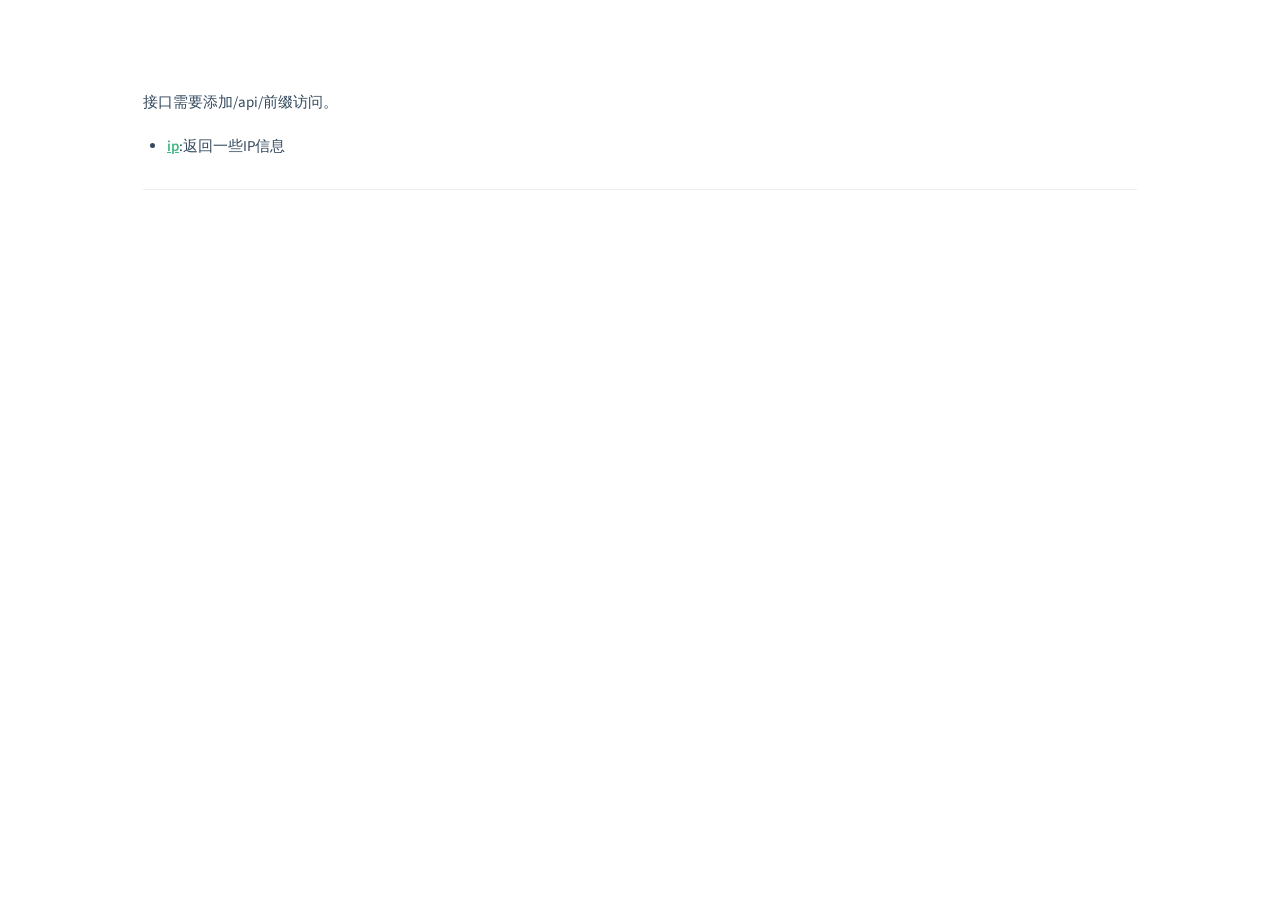
==== @/static/index.html @ 0c14fd12 "初步添加" ====
<!DOCTYPE html>
<html lang="zh_CN">
<head>
  <meta charset="UTF-8">
  <title>syscall</title>
  <meta http-equiv="X-UA-Compatible" content="IE=edge,chrome=1" />
  <meta name="description" content="Description">
  <meta name="viewport" content="width=device-width, initial-scale=1.0, minimum-scale=1.0">
  <link rel="stylesheet" href="theme/vue.css">                                                                 
</head>                                                                                                                                                                    
<body>                                                                                                                                                                     
  <div id="app"></div>                                                                                                                                                     
  <script>
    window.$docsify = {
      name: '',
      repo: '',
      autoHeader: false,
      loadSidebar: false,
      hideSidebar: true,
      beian: {
               ICP: "",
               NISMSP: {
                                number:"",
                                url: "",
                       }
             }
    }
  </script>
  <script src="docsify.js"></script>
  <script src="docsify-beian.js"></script>
</body>
</html>
---- @/static/theme/vue.css ----
@import url("https://fonts.googleapis.com/css?family=Roboto+Mono|Source+Sans+Pro:300,400,600");*{-webkit-font-smoothing:antialiased;-webkit-overflow-scrolling:touch;-webkit-tap-highlight-color:rgba(0,0,0,0);-webkit-text-size-adjust:none;-webkit-touch-callout:none;box-sizing:border-box}body:not(.ready){overflow:hidden}body:not(.ready) .app-nav,body:not(.ready)>nav,body:not(.ready) [data-cloak]{display:none}div#app{font-size:30px;font-weight:lighter;margin:40vh auto;text-align:center}div#app:empty:before{content:"Loading..."}img.emoji{height:1.2em}img.emoji,span.emoji{vertical-align:middle}span.emoji{font-family:Apple Color Emoji,Segoe UI Emoji,Segoe UI Symbol,Noto Color Emoji;font-size:1.2em}.progress{background-color:#42b983;background-color:var(--theme-color,#42b983);height:2px;left:0;position:fixed;right:0;top:0;transition:width .2s,opacity .4s;width:0;z-index:999999}.search .search-keyword,.search a:hover{color:#42b983;color:var(--theme-color,#42b983)}.search .search-keyword{font-style:normal;font-weight:700}body,html{height:100%}body{-moz-osx-font-smoothing:grayscale;-webkit-font-smoothing:antialiased;color:#34495e;font-family:Source Sans Pro,Helvetica Neue,Arial,sans-serif;font-size:15px;letter-spacing:0;margin:0;overflow-x:hidden}img{max-width:100%}a[disabled]{cursor:not-allowed;opacity:.6}kbd{border:1px solid #ccc;border-radius:3px;display:inline-block;font-size:12px!important;line-height:12px;margin-bottom:3px;padding:3px 5px;vertical-align:middle}li input[type=checkbox]{margin:0 .2em .25em 0;vertical-align:middle}.app-nav{margin:25px 60px 0 0;position:absolute;right:0;text-align:right;z-index:10}.app-nav.no-badge{margin-right:25px}.app-nav p{margin:0}.app-nav>a{margin:0 1rem;padding:5px 0}.app-nav li,.app-nav ul{display:inline-block;list-style:none;margin:0}.app-nav a{color:inherit;font-size:16px;text-decoration:none;transition:color .3s}.app-nav a.active,.app-nav a:hover{color:#42b983;color:var(--theme-color,#42b983)}.app-nav a.active{border-bottom:2px solid #42b983;border-bottom:2px solid var(--theme-color,#42b983)}.app-nav li{display:inline-block;margin:0 1rem;padding:5px 0;position:relative;cursor:pointer}.app-nav li ul{background-color:#fff;border:1px solid;border-color:#ddd #ddd #ccc;border-radius:4px;box-sizing:border-box;display:none;max-height:calc(100vh - 61px);overflow-y:auto;padding:10px 0;position:absolute;right:-15px;text-align:left;top:100%;white-space:nowrap}.app-nav li ul li{display:block;font-size:14px;line-height:1rem;margin:8px 14px;white-space:nowrap}.app-nav li ul a{display:block;font-size:inherit;margin:0;padding:0}.app-nav li ul a.active{border-bottom:0}.app-nav li:hover ul{display:block}.github-corner{border-bottom:0;position:fixed;right:0;text-decoration:none;top:0;z-index:1}.github-corner:hover .octo-arm{animation:octocat-wave .56s ease-in-out}.github-corner svg{color:#fff;fill:#42b983;fill:var(--theme-color,#42b983);height:80px;width:80px}main{display:block;position:relative;width:100vw;height:100%;z-index:0}main.hidden{display:none}.anchor{display:inline-block;text-decoration:none;transition:all .3s}.anchor span{color:#34495e}.anchor:hover{text-decoration:underline}.sidebar{border-right:1px solid rgba(0,0,0,.07);overflow-y:auto;padding:40px 0 0;position:absolute;top:0;bottom:0;left:0;transition:transform .25s ease-out;width:300px;z-index:20}.sidebar>h1{margin:0 auto 1rem;font-size:1.5rem;font-weight:300;text-align:center}.sidebar>h1 a{color:inherit;text-decoration:none}.sidebar>h1 .app-nav{display:block;position:static}.sidebar .sidebar-nav{line-height:2em;padding-bottom:40px}.sidebar li.collapse .app-sub-sidebar{display:none}.sidebar ul{margin:0 0 0 15px;padding:0}.sidebar li>p{font-weight:700;margin:0}.sidebar ul,.sidebar ul li{list-style:none}.sidebar ul li a{border-bottom:none;display:block}.sidebar ul li ul{padding-left:20px}.sidebar::-webkit-scrollbar{width:4px}.sidebar::-webkit-scrollbar-thumb{background:transparent;border-radius:4px}.sidebar:hover::-webkit-scrollbar-thumb{background:hsla(0,0%,53.3%,.4)}.sidebar:hover::-webkit-scrollbar-track{background:hsla(0,0%,53.3%,.1)}.sidebar-toggle{background-color:transparent;background-color:hsla(0,0%,100%,.8);border:0;outline:none;padding:10px;position:absolute;bottom:0;left:0;text-align:center;transition:opacity .3s;width:284px;z-index:30;cursor:pointer}.sidebar-toggle:hover .sidebar-toggle-button{opacity:.4}.sidebar-toggle span{background-color:#42b983;background-color:var(--theme-color,#42b983);display:block;margin-bottom:4px;width:16px;height:2px}body.sticky .sidebar,body.sticky .sidebar-toggle{position:fixed}.content{padding-top:60px;position:absolute;top:0;right:0;bottom:0;left:300px;transition:left .25s ease}.markdown-section{margin:0 auto;max-width:80%;padding:30px 15px 40px;position:relative}.markdown-section>*{box-sizing:border-box;font-size:inherit}.markdown-section>:first-child{margin-top:0!important}.markdown-section hr{border:none;border-bottom:1px solid #eee;margin:2em 0}.markdown-section iframe{border:1px solid #eee;width:1px;min-width:100%}.markdown-section table{border-collapse:collapse;border-spacing:0;display:block;margin-bottom:1rem;overflow:auto;width:100%}.markdown-section th{font-weight:700}.markdown-section td,.markdown-section th{border:1px solid #ddd;padding:6px 13px}.markdown-section tr{border-top:1px solid #ccc}.markdown-section p.tip,.markdown-section tr:nth-child(2n){background-color:#f8f8f8}.markdown-section p.tip{border-bottom-right-radius:2px;border-left:4px solid #f66;border-top-right-radius:2px;margin:2em 0;padding:12px 24px 12px 30px;position:relative}.markdown-section p.tip:before{background-color:#f66;border-radius:100%;color:#fff;content:"!";font-family:Dosis,Source Sans Pro,Helvetica Neue,Arial,sans-serif;font-size:14px;font-weight:700;left:-12px;line-height:20px;position:absolute;height:20px;width:20px;text-align:center;top:14px}.markdown-section p.tip code{background-color:#efefef}.markdown-section p.tip em{color:#34495e}.markdown-section p.warn{background:rgba(66,185,131,.1);border-radius:2px;padding:1rem}.markdown-section ul.task-list>li{list-style-type:none}body.close .sidebar{transform:translateX(-300px)}body.close .sidebar-toggle{width:auto}body.close .content{left:0}@media print{.app-nav,.github-corner,.sidebar,.sidebar-toggle{display:none}}@media screen and (max-width:768px){.github-corner,.sidebar,.sidebar-toggle{position:fixed}.app-nav{margin-top:16px}.app-nav li ul{top:30px}main{height:auto;min-height:100vh;overflow-x:hidden}.sidebar{left:-300px;transition:transform .25s ease-out}.content{left:0;max-width:100vw;position:static;padding-top:20px;transition:transform .25s ease}.app-nav,.github-corner{transition:transform .25s ease-out}.sidebar-toggle{background-color:transparent;width:auto;padding:30px 30px 10px 10px}body.close .sidebar{transform:translateX(300px)}body.close .sidebar-toggle{background-color:hsla(0,0%,100%,.8);transition:background-color 1s;width:284px;padding:10px}body.close .content{transform:translateX(300px)}body.close .app-nav,body.close .github-corner{display:none}.github-corner:hover .octo-arm{animation:none}.github-corner .octo-arm{animation:octocat-wave .56s ease-in-out}}@keyframes octocat-wave{0%,to{transform:rotate(0)}20%,60%{transform:rotate(-25deg)}40%,80%{transform:rotate(10deg)}}section.cover{position:relative;align-items:center;background-position:50%;background-repeat:no-repeat;background-size:cover;min-height:100vh;width:100%;display:none}section.cover.show{display:flex}section.cover.has-mask .mask{background-color:#fff;opacity:.8;position:absolute;top:0;bottom:0;width:100%}section.cover .cover-main{flex:1;margin:0 16px;text-align:center;position:relative}section.cover a{color:inherit}section.cover a,section.cover a:hover{text-decoration:none}section.cover p{line-height:1.5rem;margin:1em 0}section.cover h1{color:inherit;font-size:2.5rem;font-weight:300;margin:.625rem 0 2.5rem;position:relative;text-align:center}section.cover h1 a{display:block}section.cover h1 small{bottom:-.4375rem;font-size:1rem;position:absolute}section.cover blockquote{font-size:1.5rem;text-align:center}section.cover ul{line-height:1.8;list-style-type:none;margin:1em auto;max-width:500px;padding:0}section.cover .cover-main>p:last-child a{border-radius:2rem;border:1px solid #42b983;border-color:var(--theme-color,#42b983);box-sizing:border-box;color:#42b983;color:var(--theme-color,#42b983);display:inline-block;font-size:1.05rem;letter-spacing:.1rem;margin:.5rem 1rem;padding:.75em 2rem;text-decoration:none;transition:all .15s ease}section.cover .cover-main>p:last-child a:last-child{background-color:#42b983;background-color:var(--theme-color,#42b983);color:#fff}section.cover .cover-main>p:last-child a:last-child:hover{color:inherit;opacity:.8}section.cover .cover-main>p:last-child a:hover{color:inherit}section.cover blockquote>p>a{border-bottom:2px solid #42b983;border-bottom:2px solid var(--theme-color,#42b983);transition:color .3s}section.cover blockquote>p>a:hover{color:#42b983;color:var(--theme-color,#42b983)}.sidebar,body{background-color:#fff}.sidebar{color:#364149}.sidebar li{margin:6px 0}.sidebar ul li a{color:#505d6b;font-size:14px;font-weight:400;overflow:hidden;text-decoration:none;text-overflow:ellipsis;white-space:nowrap}.sidebar ul li a:hover{text-decoration:underline}.sidebar ul li ul{padding:0}.sidebar ul li.active>a{border-right:2px solid;color:#42b983;color:var(--theme-color,#42b983);font-weight:600}.app-sub-sidebar li:before{content:"-";padding-right:4px;float:left}.markdown-section h1,.markdown-section h2,.markdown-section h3,.markdown-section h4,.markdown-section strong{color:#2c3e50;font-weight:600}.markdown-section a{color:#42b983;color:var(--theme-color,#42b983);font-weight:600}.markdown-section h1{font-size:2rem;margin:0 0 1rem}.markdown-section h2{font-size:1.75rem;margin:45px 0 .8rem}.markdown-section h3{font-size:1.5rem;margin:40px 0 .6rem}.markdown-section h4{font-size:1.25rem}.markdown-section h5{font-size:1rem}.markdown-section h6{color:#777;font-size:1rem}.markdown-section figure,.markdown-section p{margin:1.2em 0}.markdown-section ol,.markdown-section p,.markdown-section ul{line-height:1.6rem;word-spacing:.05rem}.markdown-section ol,.markdown-section ul{padding-left:1.5rem}.markdown-section blockquote{border-left:4px solid #42b983;border-left:4px solid var(--theme-color,#42b983);color:#858585;margin:2em 0;padding-left:20px}.markdown-section blockquote p{font-weight:600;margin-left:0}.markdown-section iframe{margin:1em 0}.markdown-section em{color:#7f8c8d}.markdown-section code,.markdown-section output:after,.markdown-section pre{font-family:Roboto Mono,Monaco,courier,monospace}.markdown-section code,.markdown-section pre{background-color:#f8f8f8}.markdown-section output,.markdown-section pre{margin:1.2em 0;position:relative}.markdown-section output,.markdown-section pre>code{border-radius:2px;display:block}.markdown-section output:after,.markdown-section pre>code{-moz-osx-font-smoothing:initial;-webkit-font-smoothing:initial}.markdown-section code{border-radius:2px;color:#e96900;margin:0 2px;padding:3px 5px;white-space:pre-wrap}.markdown-section>:not(h1):not(h2):not(h3):not(h4):not(h5):not(h6) code{font-size:.8rem}.markdown-section pre{padding:0 1.4rem;line-height:1.5rem;overflow:auto;word-wrap:normal}.markdown-section pre>code{color:#525252;font-size:.8rem;padding:2.2em 5px;line-height:inherit;margin:0 2px;max-width:inherit;overflow:inherit;white-space:inherit}.markdown-section output{padding:1.7rem 1.4rem;border:1px dotted #ccc}.markdown-section output>:first-child{margin-top:0}.markdown-section output>:last-child{margin-bottom:0}.markdown-section code:after,.markdown-section code:before,.markdown-section output:after,.markdown-section output:before{letter-spacing:.05rem}.markdown-section output:after,.markdown-section pre:after{color:#ccc;font-size:.6rem;font-weight:600;height:15px;line-height:15px;padding:5px 10px 0;position:absolute;right:0;text-align:right;top:0;content:attr(data-lang)}.token.cdata,.token.comment,.token.doctype,.token.prolog{color:#8e908c}.token.namespace{opacity:.7}.token.boolean,.token.number{color:#c76b29}.token.punctuation{color:#525252}.token.property{color:#c08b30}.token.tag{color:#2973b7}.token.string{color:#42b983;color:var(--theme-color,#42b983)}.token.selector{color:#6679cc}.token.attr-name{color:#2973b7}.language-css .token.string,.style .token.string,.token.entity,.token.url{color:#22a2c9}.token.attr-value,.token.control,.token.directive,.token.unit{color:#42b983;color:var(--theme-color,#42b983)}.token.function,.token.keyword{color:#e96900}.token.atrule,.token.regex,.token.statement{color:#22a2c9}.token.placeholder,.token.variable{color:#3d8fd1}.token.deleted{text-decoration:line-through}.token.inserted{border-bottom:1px dotted #202746;text-decoration:none}.token.italic{font-style:italic}.token.bold,.token.important{font-weight:700}.token.important{color:#c94922}.token.entity{cursor:help}code .token{-moz-osx-font-smoothing:initial;-webkit-font-smoothing:initial;min-height:1.5rem;position:relative;left:auto}
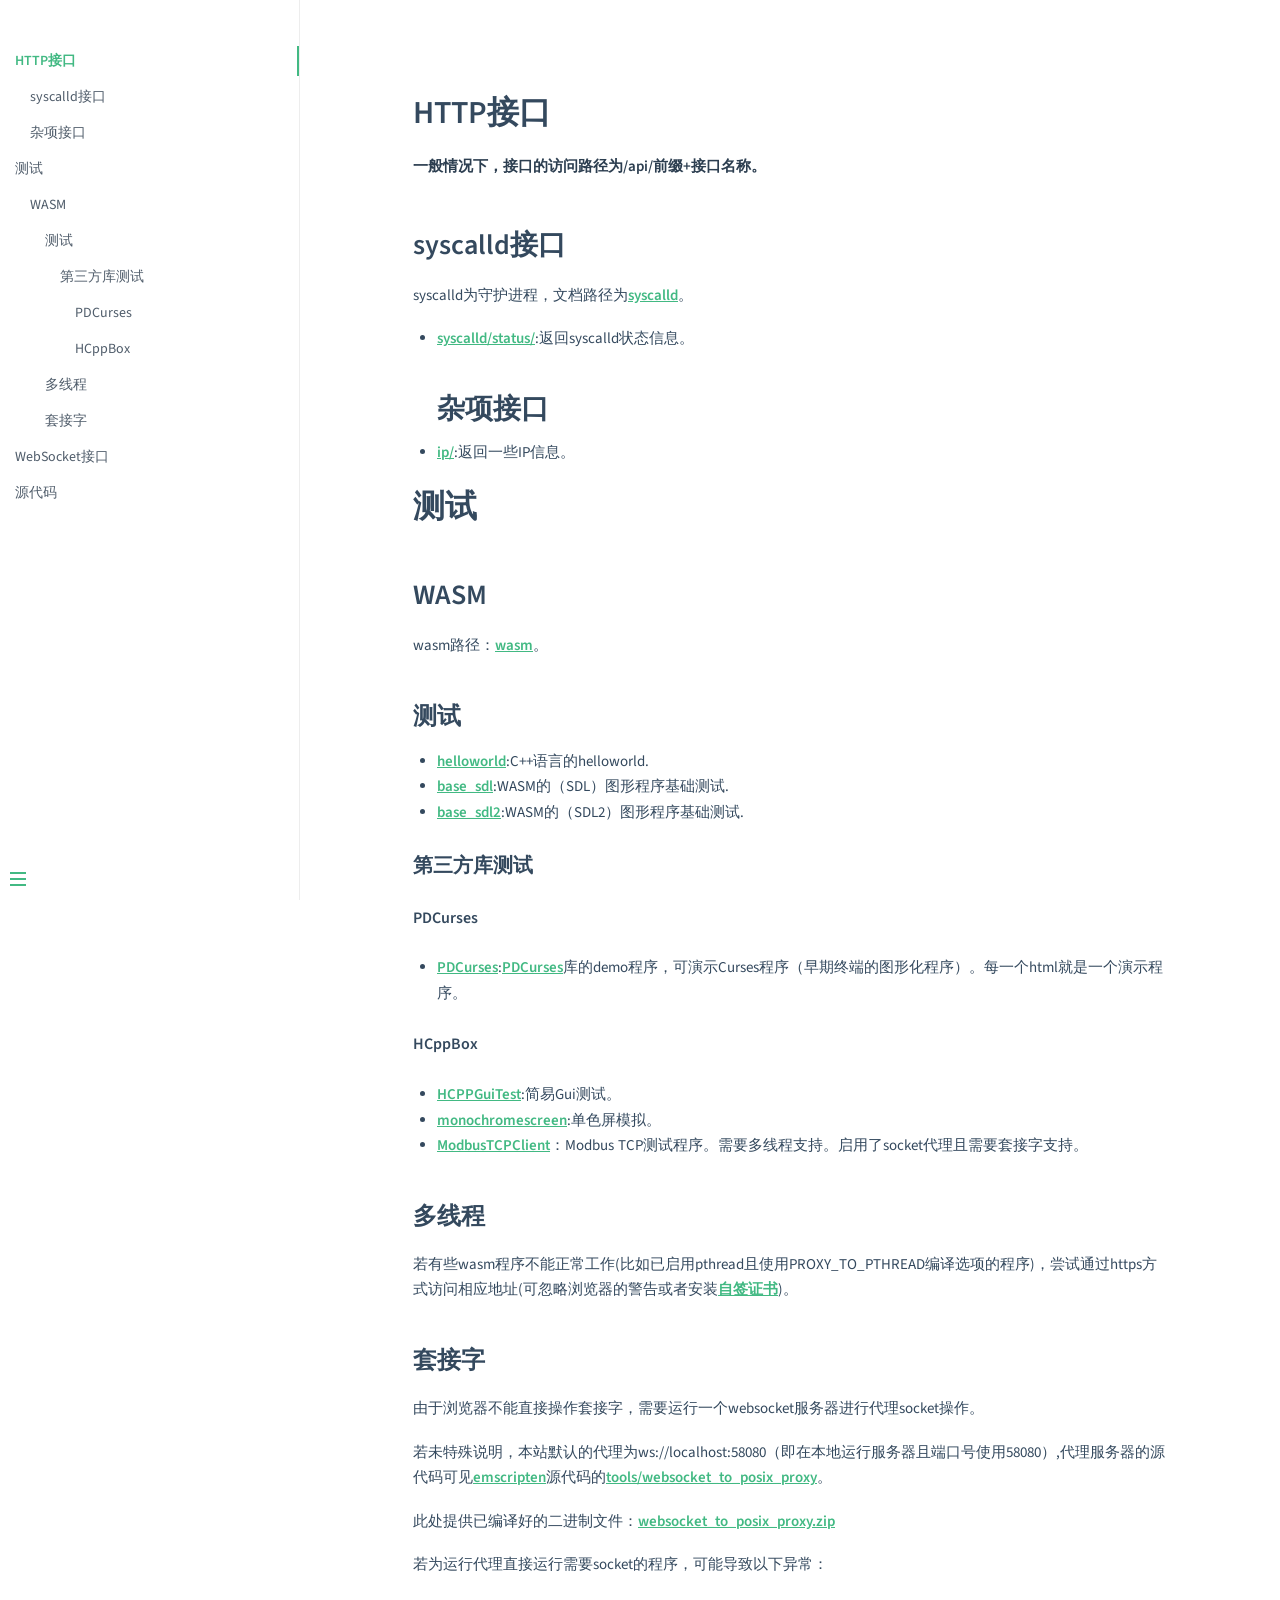
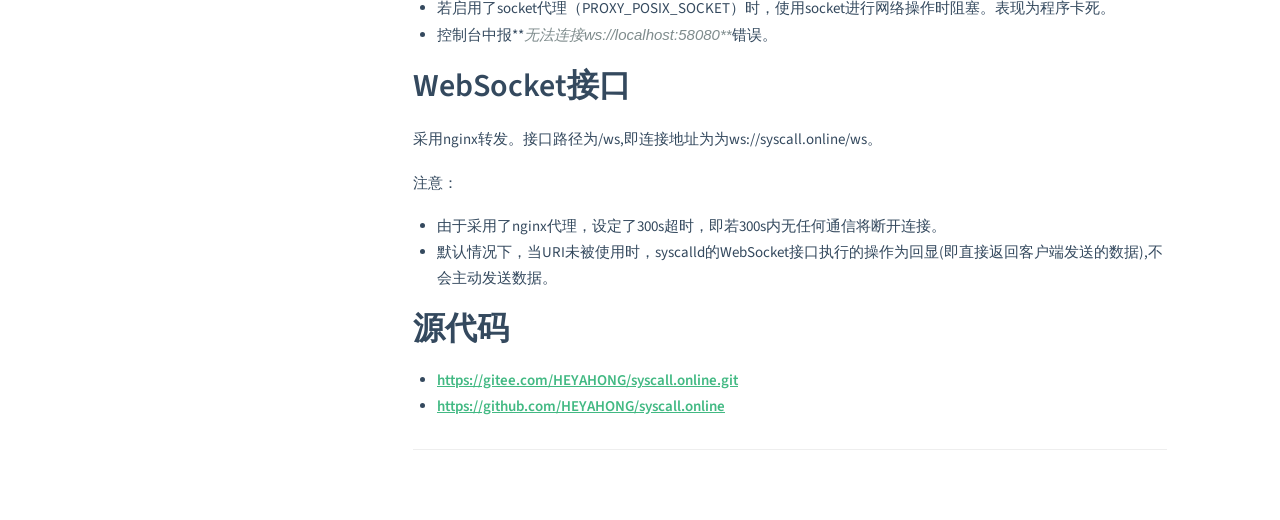
==== commit 86cff4a2: "更新说明" ====
--- a/@/static/index.html
+++ b/@/static/index.html
@@ -16,7 +16,7 @@
       repo: '',
       autoHeader: false,
       loadSidebar: false,
-      hideSidebar: true,
+      hideSidebar: false,
       beian: {
                ICP: "",
                NISMSP: {
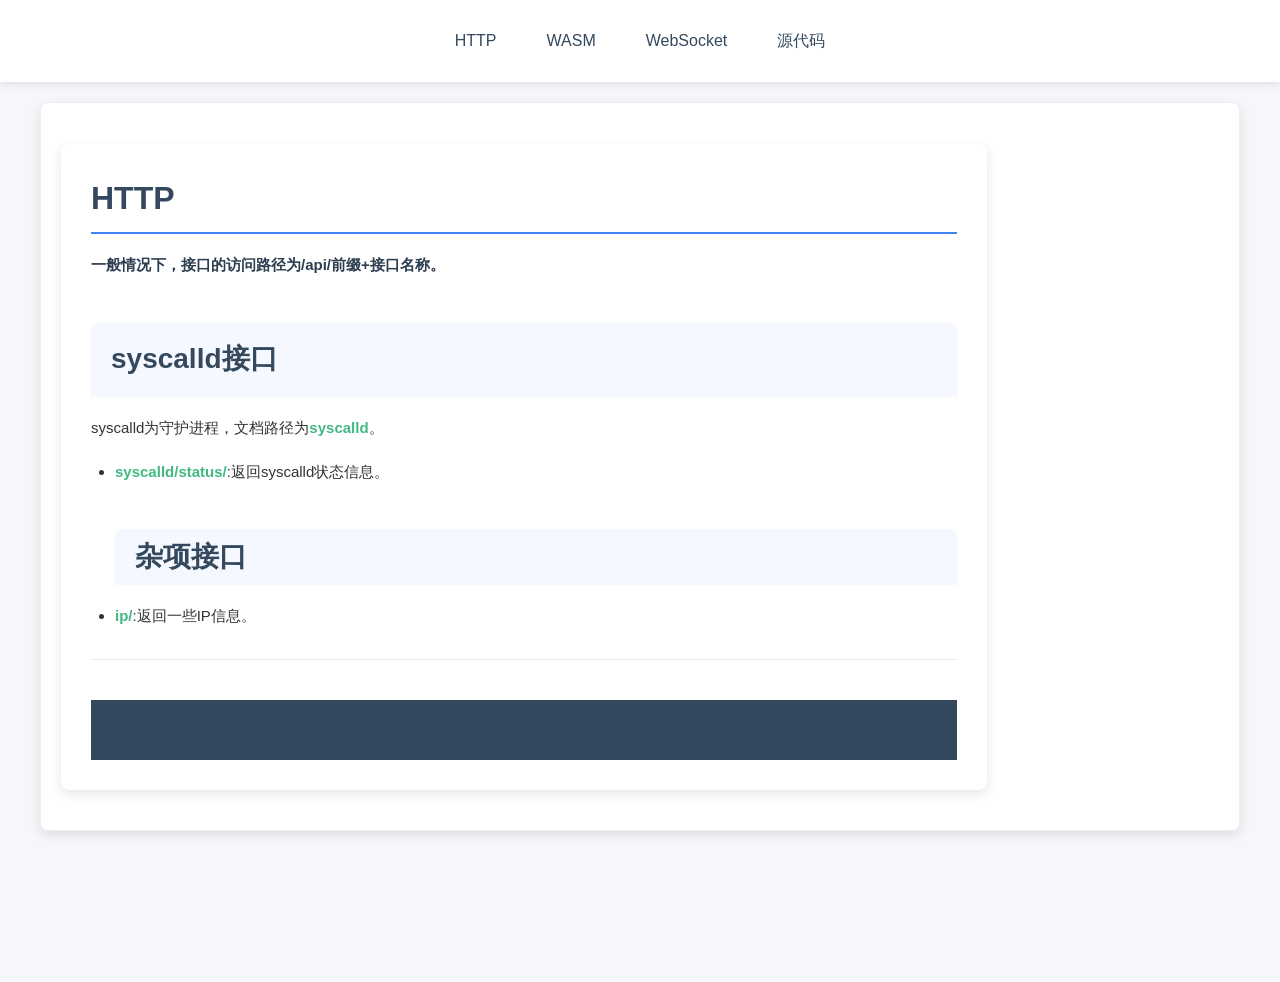
==== commit 9e80b630: "优化说明" ====
--- a/@/static/index.html
+++ b/@/static/index.html
@@ -6,24 +6,27 @@
   <meta http-equiv="X-UA-Compatible" content="IE=edge,chrome=1" />
   <meta name="description" content="Description">
   <meta name="viewport" content="width=device-width, initial-scale=1.0, minimum-scale=1.0">
-  <link rel="stylesheet" href="theme/vue.css">                                                                 
-</head>                                                                                                                                                                    
-<body>                                                                                                                                                                     
-  <div id="app"></div>                                                                                                                                                     
+  <link rel="stylesheet" href="theme/vue.css">
+  <link rel="stylesheet" href="theme/block.css">
+</head>
+<body>
+  <div id="app"></div>
   <script>
     window.$docsify = {
-      name: '',
+      name: 'syscall',
       repo: '',
       autoHeader: false,
       loadSidebar: false,
-      hideSidebar: false,
+      hideSidebar: true,
+      loadNavbar: true,
+      homepage: 'http.md',
       beian: {
-               ICP: "",
-               NISMSP: {
-                                number:"",
-                                url: "",
-                       }
-             }
+        ICP: "",
+        NISMSP: {
+          number:"",
+          url: ""
+        }
+      }
     }
   </script>
   <script src="docsify.js"></script>
--- a/@/static/theme/vue.css
+++ b/@/static/theme/vue.css
@@ -1 +1 @@
-@import url("https://fonts.googleapis.com/css?family=Roboto+Mono|Source+Sans+Pro:300,400,600");*{-webkit-font-smoothing:antialiased;-webkit-overflow-scrolling:touch;-webkit-tap-highlight-color:rgba(0,0,0,0);-webkit-text-size-adjust:none;-webkit-touch-callout:none;box-sizing:border-box}body:not(.ready){overflow:hidden}body:not(.ready) .app-nav,body:not(.ready)>nav,body:not(.ready) [data-cloak]{display:none}div#app{font-size:30px;font-weight:lighter;margin:40vh auto;text-align:center}div#app:empty:before{content:"Loading..."}img.emoji{height:1.2em}img.emoji,span.emoji{vertical-align:middle}span.emoji{font-family:Apple Color Emoji,Segoe UI Emoji,Segoe UI Symbol,Noto Color Emoji;font-size:1.2em}.progress{background-color:#42b983;background-color:var(--theme-color,#42b983);height:2px;left:0;position:fixed;right:0;top:0;transition:width .2s,opacity .4s;width:0;z-index:999999}.search .search-keyword,.search a:hover{color:#42b983;color:var(--theme-color,#42b983)}.search .search-keyword{font-style:normal;font-weight:700}body,html{height:100%}body{-moz-osx-font-smoothing:grayscale;-webkit-font-smoothing:antialiased;color:#34495e;font-family:Source Sans Pro,Helvetica Neue,Arial,sans-serif;font-size:15px;letter-spacing:0;margin:0;overflow-x:hidden}img{max-width:100%}a[disabled]{cursor:not-allowed;opacity:.6}kbd{border:1px solid #ccc;border-radius:3px;display:inline-block;font-size:12px!important;line-height:12px;margin-bottom:3px;padding:3px 5px;vertical-align:middle}li input[type=checkbox]{margin:0 .2em .25em 0;vertical-align:middle}.app-nav{margin:25px 60px 0 0;position:absolute;right:0;text-align:right;z-index:10}.app-nav.no-badge{margin-right:25px}.app-nav p{margin:0}.app-nav>a{margin:0 1rem;padding:5px 0}.app-nav li,.app-nav ul{display:inline-block;list-style:none;margin:0}.app-nav a{color:inherit;font-size:16px;text-decoration:none;transition:color .3s}.app-nav a.active,.app-nav a:hover{color:#42b983;color:var(--theme-color,#42b983)}.app-nav a.active{border-bottom:2px solid #42b983;border-bottom:2px solid var(--theme-color,#42b983)}.app-nav li{display:inline-block;margin:0 1rem;padding:5px 0;position:relative;cursor:pointer}.app-nav li ul{background-color:#fff;border:1px solid;border-color:#ddd #ddd #ccc;border-radius:4px;box-sizing:border-box;display:none;max-height:calc(100vh - 61px);overflow-y:auto;padding:10px 0;position:absolute;right:-15px;text-align:left;top:100%;white-space:nowrap}.app-nav li ul li{display:block;font-size:14px;line-height:1rem;margin:8px 14px;white-space:nowrap}.app-nav li ul a{display:block;font-size:inherit;margin:0;padding:0}.app-nav li ul a.active{border-bottom:0}.app-nav li:hover ul{display:block}.github-corner{border-bottom:0;position:fixed;right:0;text-decoration:none;top:0;z-index:1}.github-corner:hover .octo-arm{animation:octocat-wave .56s ease-in-out}.github-corner svg{color:#fff;fill:#42b983;fill:var(--theme-color,#42b983);height:80px;width:80px}main{display:block;position:relative;width:100vw;height:100%;z-index:0}main.hidden{display:none}.anchor{display:inline-block;text-decoration:none;transition:all .3s}.anchor span{color:#34495e}.anchor:hover{text-decoration:underline}.sidebar{border-right:1px solid rgba(0,0,0,.07);overflow-y:auto;padding:40px 0 0;position:absolute;top:0;bottom:0;left:0;transition:transform .25s ease-out;width:300px;z-index:20}.sidebar>h1{margin:0 auto 1rem;font-size:1.5rem;font-weight:300;text-align:center}.sidebar>h1 a{color:inherit;text-decoration:none}.sidebar>h1 .app-nav{display:block;position:static}.sidebar .sidebar-nav{line-height:2em;padding-bottom:40px}.sidebar li.collapse .app-sub-sidebar{display:none}.sidebar ul{margin:0 0 0 15px;padding:0}.sidebar li>p{font-weight:700;margin:0}.sidebar ul,.sidebar ul li{list-style:none}.sidebar ul li a{border-bottom:none;display:block}.sidebar ul li ul{padding-left:20px}.sidebar::-webkit-scrollbar{width:4px}.sidebar::-webkit-scrollbar-thumb{background:transparent;border-radius:4px}.sidebar:hover::-webkit-scrollbar-thumb{background:hsla(0,0%,53.3%,.4)}.sidebar:hover::-webkit-scrollbar-track{background:hsla(0,0%,53.3%,.1)}.sidebar-toggle{background-color:transparent;background-color:hsla(0,0%,100%,.8);border:0;outline:none;padding:10px;position:absolute;bottom:0;left:0;text-align:center;transition:opacity .3s;width:284px;z-index:30;cursor:pointer}.sidebar-toggle:hover .sidebar-toggle-button{opacity:.4}.sidebar-toggle span{background-color:#42b983;background-color:var(--theme-color,#42b983);display:block;margin-bottom:4px;width:16px;height:2px}body.sticky .sidebar,body.sticky .sidebar-toggle{position:fixed}.content{padding-top:60px;position:absolute;top:0;right:0;bottom:0;left:300px;transition:left .25s ease}.markdown-section{margin:0 auto;max-width:80%;padding:30px 15px 40px;position:relative}.markdown-section>*{box-sizing:border-box;font-size:inherit}.markdown-section>:first-child{margin-top:0!important}.markdown-section hr{border:none;border-bottom:1px solid #eee;margin:2em 0}.markdown-section iframe{border:1px solid #eee;width:1px;min-width:100%}.markdown-section table{border-collapse:collapse;border-spacing:0;display:block;margin-bottom:1rem;overflow:auto;width:100%}.markdown-section th{font-weight:700}.markdown-section td,.markdown-section th{border:1px solid #ddd;padding:6px 13px}.markdown-section tr{border-top:1px solid #ccc}.markdown-section p.tip,.markdown-section tr:nth-child(2n){background-color:#f8f8f8}.markdown-section p.tip{border-bottom-right-radius:2px;border-left:4px solid #f66;border-top-right-radius:2px;margin:2em 0;padding:12px 24px 12px 30px;position:relative}.markdown-section p.tip:before{background-color:#f66;border-radius:100%;color:#fff;content:"!";font-family:Dosis,Source Sans Pro,Helvetica Neue,Arial,sans-serif;font-size:14px;font-weight:700;left:-12px;line-height:20px;position:absolute;height:20px;width:20px;text-align:center;top:14px}.markdown-section p.tip code{background-color:#efefef}.markdown-section p.tip em{color:#34495e}.markdown-section p.warn{background:rgba(66,185,131,.1);border-radius:2px;padding:1rem}.markdown-section ul.task-list>li{list-style-type:none}body.close .sidebar{transform:translateX(-300px)}body.close .sidebar-toggle{width:auto}body.close .content{left:0}@media print{.app-nav,.github-corner,.sidebar,.sidebar-toggle{display:none}}@media screen and (max-width:768px){.github-corner,.sidebar,.sidebar-toggle{position:fixed}.app-nav{margin-top:16px}.app-nav li ul{top:30px}main{height:auto;min-height:100vh;overflow-x:hidden}.sidebar{left:-300px;transition:transform .25s ease-out}.content{left:0;max-width:100vw;position:static;padding-top:20px;transition:transform .25s ease}.app-nav,.github-corner{transition:transform .25s ease-out}.sidebar-toggle{background-color:transparent;width:auto;padding:30px 30px 10px 10px}body.close .sidebar{transform:translateX(300px)}body.close .sidebar-toggle{background-color:hsla(0,0%,100%,.8);transition:background-color 1s;width:284px;padding:10px}body.close .content{transform:translateX(300px)}body.close .app-nav,body.close .github-corner{display:none}.github-corner:hover .octo-arm{animation:none}.github-corner .octo-arm{animation:octocat-wave .56s ease-in-out}}@keyframes octocat-wave{0%,to{transform:rotate(0)}20%,60%{transform:rotate(-25deg)}40%,80%{transform:rotate(10deg)}}section.cover{position:relative;align-items:center;background-position:50%;background-repeat:no-repeat;background-size:cover;min-height:100vh;width:100%;display:none}section.cover.show{display:flex}section.cover.has-mask .mask{background-color:#fff;opacity:.8;position:absolute;top:0;bottom:0;width:100%}section.cover .cover-main{flex:1;margin:0 16px;text-align:center;position:relative}section.cover a{color:inherit}section.cover a,section.cover a:hover{text-decoration:none}section.cover p{line-height:1.5rem;margin:1em 0}section.cover h1{color:inherit;font-size:2.5rem;font-weight:300;margin:.625rem 0 2.5rem;position:relative;text-align:center}section.cover h1 a{display:block}section.cover h1 small{bottom:-.4375rem;font-size:1rem;position:absolute}section.cover blockquote{font-size:1.5rem;text-align:center}section.cover ul{line-height:1.8;list-style-type:none;margin:1em auto;max-width:500px;padding:0}section.cover .cover-main>p:last-child a{border-radius:2rem;border:1px solid #42b983;border-color:var(--theme-color,#42b983);box-sizing:border-box;color:#42b983;color:var(--theme-color,#42b983);display:inline-block;font-size:1.05rem;letter-spacing:.1rem;margin:.5rem 1rem;padding:.75em 2rem;text-decoration:none;transition:all .15s ease}section.cover .cover-main>p:last-child a:last-child{background-color:#42b983;background-color:var(--theme-color,#42b983);color:#fff}section.cover .cover-main>p:last-child a:last-child:hover{color:inherit;opacity:.8}section.cover .cover-main>p:last-child a:hover{color:inherit}section.cover blockquote>p>a{border-bottom:2px solid #42b983;border-bottom:2px solid var(--theme-color,#42b983);transition:color .3s}section.cover blockquote>p>a:hover{color:#42b983;color:var(--theme-color,#42b983)}.sidebar,body{background-color:#fff}.sidebar{color:#364149}.sidebar li{margin:6px 0}.sidebar ul li a{color:#505d6b;font-size:14px;font-weight:400;overflow:hidden;text-decoration:none;text-overflow:ellipsis;white-space:nowrap}.sidebar ul li a:hover{text-decoration:underline}.sidebar ul li ul{padding:0}.sidebar ul li.active>a{border-right:2px solid;color:#42b983;color:var(--theme-color,#42b983);font-weight:600}.app-sub-sidebar li:before{content:"-";padding-right:4px;float:left}.markdown-section h1,.markdown-section h2,.markdown-section h3,.markdown-section h4,.markdown-section strong{color:#2c3e50;font-weight:600}.markdown-section a{color:#42b983;color:var(--theme-color,#42b983);font-weight:600}.markdown-section h1{font-size:2rem;margin:0 0 1rem}.markdown-section h2{font-size:1.75rem;margin:45px 0 .8rem}.markdown-section h3{font-size:1.5rem;margin:40px 0 .6rem}.markdown-section h4{font-size:1.25rem}.markdown-section h5{font-size:1rem}.markdown-section h6{color:#777;font-size:1rem}.markdown-section figure,.markdown-section p{margin:1.2em 0}.markdown-section ol,.markdown-section p,.markdown-section ul{line-height:1.6rem;word-spacing:.05rem}.markdown-section ol,.markdown-section ul{padding-left:1.5rem}.markdown-section blockquote{border-left:4px solid #42b983;border-left:4px solid var(--theme-color,#42b983);color:#858585;margin:2em 0;padding-left:20px}.markdown-section blockquote p{font-weight:600;margin-left:0}.markdown-section iframe{margin:1em 0}.markdown-section em{color:#7f8c8d}.markdown-section code,.markdown-section output:after,.markdown-section pre{font-family:Roboto Mono,Monaco,courier,monospace}.markdown-section code,.markdown-section pre{background-color:#f8f8f8}.markdown-section output,.markdown-section pre{margin:1.2em 0;position:relative}.markdown-section output,.markdown-section pre>code{border-radius:2px;display:block}.markdown-section output:after,.markdown-section pre>code{-moz-osx-font-smoothing:initial;-webkit-font-smoothing:initial}.markdown-section code{border-radius:2px;color:#e96900;margin:0 2px;padding:3px 5px;white-space:pre-wrap}.markdown-section>:not(h1):not(h2):not(h3):not(h4):not(h5):not(h6) code{font-size:.8rem}.markdown-section pre{padding:0 1.4rem;line-height:1.5rem;overflow:auto;word-wrap:normal}.markdown-section pre>code{color:#525252;font-size:.8rem;padding:2.2em 5px;line-height:inherit;margin:0 2px;max-width:inherit;overflow:inherit;white-space:inherit}.markdown-section output{padding:1.7rem 1.4rem;border:1px dotted #ccc}.markdown-section output>:first-child{margin-top:0}.markdown-section output>:last-child{margin-bottom:0}.markdown-section code:after,.markdown-section code:before,.markdown-section output:after,.markdown-section output:before{letter-spacing:.05rem}.markdown-section output:after,.markdown-section pre:after{color:#ccc;font-size:.6rem;font-weight:600;height:15px;line-height:15px;padding:5px 10px 0;position:absolute;right:0;text-align:right;top:0;content:attr(data-lang)}.token.cdata,.token.comment,.token.doctype,.token.prolog{color:#8e908c}.token.namespace{opacity:.7}.token.boolean,.token.number{color:#c76b29}.token.punctuation{color:#525252}.token.property{color:#c08b30}.token.tag{color:#2973b7}.token.string{color:#42b983;color:var(--theme-color,#42b983)}.token.selector{color:#6679cc}.token.attr-name{color:#2973b7}.language-css .token.string,.style .token.string,.token.entity,.token.url{color:#22a2c9}.token.attr-value,.token.control,.token.directive,.token.unit{color:#42b983;color:var(--theme-color,#42b983)}.token.function,.token.keyword{color:#e96900}.token.atrule,.token.regex,.token.statement{color:#22a2c9}.token.placeholder,.token.variable{color:#3d8fd1}.token.deleted{text-decoration:line-through}.token.inserted{border-bottom:1px dotted #202746;text-decoration:none}.token.italic{font-style:italic}.token.bold,.token.important{font-weight:700}.token.important{color:#c94922}.token.entity{cursor:help}code .token{-moz-osx-font-smoothing:initial;-webkit-font-smoothing:initial;min-height:1.5rem;position:relative;left:auto}+﻿@import "fonts.css";*{-webkit-font-smoothing:antialiased;-webkit-overflow-scrolling:touch;-webkit-tap-highlight-color:rgba(0,0,0,0);-webkit-text-size-adjust:none;-webkit-touch-callout:none;box-sizing:border-box}body:not(.ready){overflow:hidden}body:not(.ready) .app-nav,body:not(.ready)>nav,body:not(.ready) [data-cloak]{display:none}div#app{font-size:30px;font-weight:lighter;margin:40vh auto;text-align:center}div#app:empty:before{content:"Loading..."}img.emoji{height:1.2em}img.emoji,span.emoji{vertical-align:middle}span.emoji{font-family:Apple Color Emoji,Segoe UI Emoji,Segoe UI Symbol,Noto Color Emoji;font-size:1.2em}.progress{background-color:#42b983;background-color:var(--theme-color,#42b983);height:2px;left:0;position:fixed;right:0;top:0;transition:width .2s,opacity .4s;width:0;z-index:999999}.search .search-keyword,.search a:hover{color:#42b983;color:var(--theme-color,#42b983)}.search .search-keyword{font-style:normal;font-weight:700}body,html{height:100%}body{-moz-osx-font-smoothing:grayscale;-webkit-font-smoothing:antialiased;color:#34495e;font-family:Source Sans Pro,Helvetica Neue,Arial,sans-serif;font-size:15px;letter-spacing:0;margin:0;overflow-x:hidden}img{max-width:100%}a[disabled]{cursor:not-allowed;opacity:.6}kbd{border:1px solid #ccc;border-radius:3px;display:inline-block;font-size:12px!important;line-height:12px;margin-bottom:3px;padding:3px 5px;vertical-align:middle}li input[type=checkbox]{margin:0 .2em .25em 0;vertical-align:middle}.app-nav{margin:25px 60px 0 0;position:absolute;right:0;text-align:right;z-index:10}.app-nav.no-badge{margin-right:25px}.app-nav p{margin:0}.app-nav>a{margin:0 1rem;padding:5px 0}.app-nav li,.app-nav ul{display:inline-block;list-style:none;margin:0}.app-nav a{color:inherit;font-size:16px;text-decoration:none;transition:color .3s}.app-nav a.active,.app-nav a:hover{color:#42b983;color:var(--theme-color,#42b983)}.app-nav a.active{border-bottom:2px solid #42b983;border-bottom:2px solid var(--theme-color,#42b983)}.app-nav li{display:inline-block;margin:0 1rem;padding:5px 0;position:relative;cursor:pointer}.app-nav li ul{background-color:#fff;border:1px solid;border-color:#ddd #ddd #ccc;border-radius:4px;box-sizing:border-box;display:none;max-height:calc(100vh - 61px);overflow-y:auto;padding:10px 0;position:absolute;right:-15px;text-align:left;top:100%;white-space:nowrap}.app-nav li ul li{display:block;font-size:14px;line-height:1rem;margin:8px 14px;white-space:nowrap}.app-nav li ul a{display:block;font-size:inherit;margin:0;padding:0}.app-nav li ul a.active{border-bottom:0}.app-nav li:hover ul{display:block}.github-corner{border-bottom:0;position:fixed;right:0;text-decoration:none;top:0;z-index:1}.github-corner:hover .octo-arm{animation:octocat-wave .56s ease-in-out}.github-corner svg{color:#fff;fill:#42b983;fill:var(--theme-color,#42b983);height:80px;width:80px}main{display:block;position:relative;width:100vw;height:100%;z-index:0}main.hidden{display:none}.anchor{display:inline-block;text-decoration:none;transition:all .3s}.anchor span{color:#34495e}.anchor:hover{text-decoration:underline}.sidebar{border-right:1px solid rgba(0,0,0,.07);overflow-y:auto;padding:40px 0 0;position:absolute;top:0;bottom:0;left:0;transition:transform .25s ease-out;width:300px;z-index:20}.sidebar>h1{margin:0 auto 1rem;font-size:1.5rem;font-weight:300;text-align:center}.sidebar>h1 a{color:inherit;text-decoration:none}.sidebar>h1 .app-nav{display:block;position:static}.sidebar .sidebar-nav{line-height:2em;padding-bottom:40px}.sidebar li.collapse .app-sub-sidebar{display:none}.sidebar ul{margin:0 0 0 15px;padding:0}.sidebar li>p{font-weight:700;margin:0}.sidebar ul,.sidebar ul li{list-style:none}.sidebar ul li a{border-bottom:none;display:block}.sidebar ul li ul{padding-left:20px}.sidebar::-webkit-scrollbar{width:4px}.sidebar::-webkit-scrollbar-thumb{background:transparent;border-radius:4px}.sidebar:hover::-webkit-scrollbar-thumb{background:hsla(0,0%,53.3%,.4)}.sidebar:hover::-webkit-scrollbar-track{background:hsla(0,0%,53.3%,.1)}.sidebar-toggle{background-color:transparent;background-color:hsla(0,0%,100%,.8);border:0;outline:none;padding:10px;position:absolute;bottom:0;left:0;text-align:center;transition:opacity .3s;width:284px;z-index:30;cursor:pointer}.sidebar-toggle:hover .sidebar-toggle-button{opacity:.4}.sidebar-toggle span{background-color:#42b983;background-color:var(--theme-color,#42b983);display:block;margin-bottom:4px;width:16px;height:2px}body.sticky .sidebar,body.sticky .sidebar-toggle{position:fixed}.content{padding-top:60px;position:absolute;top:0;right:0;bottom:0;left:300px;transition:left .25s ease}.markdown-section{margin:0 auto;max-width:80%;padding:30px 15px 40px;position:relative}.markdown-section>*{box-sizing:border-box;font-size:inherit}.markdown-section>:first-child{margin-top:0!important}.markdown-section hr{border:none;border-bottom:1px solid #eee;margin:2em 0}.markdown-section iframe{border:1px solid #eee;width:1px;min-width:100%}.markdown-section table{border-collapse:collapse;border-spacing:0;display:block;margin-bottom:1rem;overflow:auto;width:100%}.markdown-section th{font-weight:700}.markdown-section td,.markdown-section th{border:1px solid #ddd;padding:6px 13px}.markdown-section tr{border-top:1px solid #ccc}.markdown-section p.tip,.markdown-section tr:nth-child(2n){background-color:#f8f8f8}.markdown-section p.tip{border-bottom-right-radius:2px;border-left:4px solid #f66;border-top-right-radius:2px;margin:2em 0;padding:12px 24px 12px 30px;position:relative}.markdown-section p.tip:before{background-color:#f66;border-radius:100%;color:#fff;content:"!";font-family:Dosis,Source Sans Pro,Helvetica Neue,Arial,sans-serif;font-size:14px;font-weight:700;left:-12px;line-height:20px;position:absolute;height:20px;width:20px;text-align:center;top:14px}.markdown-section p.tip code{background-color:#efefef}.markdown-section p.tip em{color:#34495e}.markdown-section p.warn{background:rgba(66,185,131,.1);border-radius:2px;padding:1rem}.markdown-section ul.task-list>li{list-style-type:none}body.close .sidebar{transform:translateX(-300px)}body.close .sidebar-toggle{width:auto}body.close .content{left:0}@media print{.app-nav,.github-corner,.sidebar,.sidebar-toggle{display:none}}@media screen and (max-width:768px){.github-corner,.sidebar,.sidebar-toggle{position:fixed}.app-nav{margin-top:16px}.app-nav li ul{top:30px}main{height:auto;min-height:100vh;overflow-x:hidden}.sidebar{left:-300px;transition:transform .25s ease-out}.content{left:0;max-width:100vw;position:static;padding-top:20px;transition:transform .25s ease}.app-nav,.github-corner{transition:transform .25s ease-out}.sidebar-toggle{background-color:transparent;width:auto;padding:30px 30px 10px 10px}body.close .sidebar{transform:translateX(300px)}body.close .sidebar-toggle{background-color:hsla(0,0%,100%,.8);transition:background-color 1s;width:284px;padding:10px}body.close .content{transform:translateX(300px)}body.close .app-nav,body.close .github-corner{display:none}.github-corner:hover .octo-arm{animation:none}.github-corner .octo-arm{animation:octocat-wave .56s ease-in-out}}@keyframes octocat-wave{0%,to{transform:rotate(0)}20%,60%{transform:rotate(-25deg)}40%,80%{transform:rotate(10deg)}}section.cover{position:relative;align-items:center;background-position:50%;background-repeat:no-repeat;background-size:cover;min-height:100vh;width:100%;display:none}section.cover.show{display:flex}section.cover.has-mask .mask{background-color:#fff;opacity:.8;position:absolute;top:0;bottom:0;width:100%}section.cover .cover-main{flex:1;margin:0 16px;text-align:center;position:relative}section.cover a{color:inherit}section.cover a,section.cover a:hover{text-decoration:none}section.cover p{line-height:1.5rem;margin:1em 0}section.cover h1{color:inherit;font-size:2.5rem;font-weight:300;margin:.625rem 0 2.5rem;position:relative;text-align:center}section.cover h1 a{display:block}section.cover h1 small{bottom:-.4375rem;font-size:1rem;position:absolute}section.cover blockquote{font-size:1.5rem;text-align:center}section.cover ul{line-height:1.8;list-style-type:none;margin:1em auto;max-width:500px;padding:0}section.cover .cover-main>p:last-child a{border-radius:2rem;border:1px solid #42b983;border-color:var(--theme-color,#42b983);box-sizing:border-box;color:#42b983;color:var(--theme-color,#42b983);display:inline-block;font-size:1.05rem;letter-spacing:.1rem;margin:.5rem 1rem;padding:.75em 2rem;text-decoration:none;transition:all .15s ease}section.cover .cover-main>p:last-child a:last-child{background-color:#42b983;background-color:var(--theme-color,#42b983);color:#fff}section.cover .cover-main>p:last-child a:last-child:hover{color:inherit;opacity:.8}section.cover .cover-main>p:last-child a:hover{color:inherit}section.cover blockquote>p>a{border-bottom:2px solid #42b983;border-bottom:2px solid var(--theme-color,#42b983);transition:color .3s}section.cover blockquote>p>a:hover{color:#42b983;color:var(--theme-color,#42b983)}.sidebar,body{background-color:#fff}.sidebar{color:#364149}.sidebar li{margin:6px 0}.sidebar ul li a{color:#505d6b;font-size:14px;font-weight:400;overflow:hidden;text-decoration:none;text-overflow:ellipsis;white-space:nowrap}.sidebar ul li a:hover{text-decoration:underline}.sidebar ul li ul{padding:0}.sidebar ul li.active>a{border-right:2px solid;color:#42b983;color:var(--theme-color,#42b983);font-weight:600}.app-sub-sidebar li:before{content:"-";padding-right:4px;float:left}.markdown-section h1,.markdown-section h2,.markdown-section h3,.markdown-section h4,.markdown-section strong{color:#2c3e50;font-weight:600}.markdown-section a{color:#42b983;color:var(--theme-color,#42b983);font-weight:600}.markdown-section h1{font-size:2rem;margin:0 0 1rem}.markdown-section h2{font-size:1.75rem;margin:45px 0 .8rem}.markdown-section h3{font-size:1.5rem;margin:40px 0 .6rem}.markdown-section h4{font-size:1.25rem}.markdown-section h5{font-size:1rem}.markdown-section h6{color:#777;font-size:1rem}.markdown-section figure,.markdown-section p{margin:1.2em 0}.markdown-section ol,.markdown-section p,.markdown-section ul{line-height:1.6rem;word-spacing:.05rem}.markdown-section ol,.markdown-section ul{padding-left:1.5rem}.markdown-section blockquote{border-left:4px solid #42b983;border-left:4px solid var(--theme-color,#42b983);color:#858585;margin:2em 0;padding-left:20px}.markdown-section blockquote p{font-weight:600;margin-left:0}.markdown-section iframe{margin:1em 0}.markdown-section em{color:#7f8c8d}.markdown-section code,.markdown-section output:after,.markdown-section pre{font-family:Roboto Mono,Monaco,courier,monospace}.markdown-section code,.markdown-section pre{background-color:#f8f8f8}.markdown-section output,.markdown-section pre{margin:1.2em 0;position:relative}.markdown-section output,.markdown-section pre>code{border-radius:2px;display:block}.markdown-section output:after,.markdown-section pre>code{-moz-osx-font-smoothing:initial;-webkit-font-smoothing:initial}.markdown-section code{border-radius:2px;color:#e96900;margin:0 2px;padding:3px 5px;white-space:pre-wrap}.markdown-section>:not(h1):not(h2):not(h3):not(h4):not(h5):not(h6) code{font-size:.8rem}.markdown-section pre{padding:0 1.4rem;line-height:1.5rem;overflow:auto;word-wrap:normal}.markdown-section pre>code{color:#525252;font-size:.8rem;padding:2.2em 5px;line-height:inherit;margin:0 2px;max-width:inherit;overflow:inherit;white-space:inherit}.markdown-section output{padding:1.7rem 1.4rem;border:1px dotted #ccc}.markdown-section output>:first-child{margin-top:0}.markdown-section output>:last-child{margin-bottom:0}.markdown-section code:after,.markdown-section code:before,.markdown-section output:after,.markdown-section output:before{letter-spacing:.05rem}.markdown-section output:after,.markdown-section pre:after{color:#ccc;font-size:.6rem;font-weight:600;height:15px;line-height:15px;padding:5px 10px 0;position:absolute;right:0;text-align:right;top:0;content:attr(data-lang)}.token.cdata,.token.comment,.token.doctype,.token.prolog{color:#8e908c}.token.namespace{opacity:.7}.token.boolean,.token.number{color:#c76b29}.token.punctuation{color:#525252}.token.property{color:#c08b30}.token.tag{color:#2973b7}.token.string{color:#42b983;color:var(--theme-color,#42b983)}.token.selector{color:#6679cc}.token.attr-name{color:#2973b7}.language-css .token.string,.style .token.string,.token.entity,.token.url{color:#22a2c9}.token.attr-value,.token.control,.token.directive,.token.unit{color:#42b983;color:var(--theme-color,#42b983)}.token.function,.token.keyword{color:#e96900}.token.atrule,.token.regex,.token.statement{color:#22a2c9}.token.placeholder,.token.variable{color:#3d8fd1}.token.deleted{text-decoration:line-through}.token.inserted{border-bottom:1px dotted #202746;text-decoration:none}.token.italic{font-style:italic}.token.bold,.token.important{font-weight:700}.token.important{color:#c94922}.token.entity{cursor:help}code .token{-moz-osx-font-smoothing:initial;-webkit-font-smoothing:initial;min-height:1.5rem;position:relative;left:auto}
--- a/@/static/theme/block.css
+++ b/@/static/theme/block.css
@@ -0,0 +1,324 @@
+/* Custom CSS for block-based documentation layout */
+:root {
+  --primary-color: #4285f4;
+  --secondary-color: #34495e;
+  --success-color: #4caf50;
+  --warning-color: #ff9800;
+  --error-color: #f44336;
+  --light-bg: #f8f9fa;
+  --dark-bg: #34495e;
+  --border-radius: 8px;
+  --box-shadow: 0 4px 12px rgba(0,0,0,0.1);
+  --transition: all 0.3s ease;
+}
+
+body {
+  font-family: 'Segoe UI', Tahoma, Geneva, Verdana, sans-serif;
+  line-height: 1.6;
+  color: #333;
+  background-color: #f5f7fa;
+  margin: 0;
+  padding: 0;
+}
+
+/* Full width navigation bar */
+.app-nav {
+  width: 100%;
+  background-color: white;
+  box-shadow: 0 2px 8px rgba(0,0,0,0.1);
+  border-radius: 0;
+  margin: 0;
+  padding: 15px 20px;
+  position: relative;
+  z-index: 100;
+}
+
+.app-nav ul {
+  display: flex;
+  justify-content: center;
+  flex-wrap: wrap;
+  list-style: none;
+  margin: 0;
+  padding: 0;
+}
+
+.app-nav li {
+  margin: 0 10px;
+}
+
+.app-nav a {
+  color: var(--secondary-color);
+  font-weight: 500;
+  padding: 8px 15px;
+  border-radius: 4px;
+  transition: var(--transition);
+  display: block;
+}
+
+.app-nav a:hover, 
+.app-nav a.active {
+  color: var(--primary-color);
+  background-color: rgba(66, 133, 244, 0.1);
+}
+
+/* Content area */
+.content {
+  max-width: 1200px;
+  margin: 0 auto;
+  padding: 20px;
+}
+
+/* Block styling for content sections */
+.markdown-section {
+  background-color: white;
+  border-radius: var(--border-radius);
+  padding: 30px;
+  box-shadow: var(--box-shadow);
+  margin: 20px 0;
+}
+
+/* Header styling with sub-block organization */
+h1, h2, h3, h4, h5, h6 {
+  color: var(--dark-bg);
+  margin-top: 2rem;
+  margin-bottom: 1rem;
+}
+
+h1 {
+  border-bottom: 2px solid var(--primary-color);
+  padding-bottom: 0.5rem;
+  margin-bottom: 1.5rem;
+}
+
+/* Sub-block organization for multi-level headers */
+h2 {
+  background-color: rgba(66, 133, 244, 0.05);
+  padding: 15px 20px;
+  border-radius: var(--border-radius) var(--border-radius) 0 0;
+  margin-top: 2rem;
+}
+
+h3 {
+  background-color: rgba(66, 133, 244, 0.03);
+  padding: 10px 15px;
+  border-radius: var(--border-radius) var(--border-radius) 0 0;
+  margin-top: 1.5rem;
+  border-left: 3px solid var(--primary-color);
+}
+
+h4, h5, h6 {
+  background-color: rgba(66, 133, 244, 0.02);
+  padding: 8px 12px;
+  border-radius: var(--border-radius);
+  margin-top: 1rem;
+  border-left: 2px solid var(--primary-color);
+}
+
+/* Section organization */
+section {
+  margin-bottom: 30px;
+  background-color: white;
+  border-radius: var(--border-radius);
+  box-shadow: var(--box-shadow);
+  overflow: hidden;
+  border: 1px solid #eee;
+}
+
+section header {
+  background-color: var(--primary-color);
+  color: white;
+  padding: 15px 20px;
+  margin-bottom: 0;
+}
+
+section header h2 {
+  color: white;
+  margin: 0;
+  font-size: 1.4em;
+}
+
+section main {
+  padding: 20px;
+}
+
+/* Full width footer/background */
+footer {
+  width: 100%;
+  background-color: var(--dark-bg);
+  color: white;
+  text-align: center;
+  padding: 30px 20px;
+  margin-top: 40px;
+  clear: both;
+}
+
+/* Code blocks styling */
+pre, code {
+  background-color: var(--light-bg);
+  border-radius: var(--border-radius);
+  padding: 15px;
+  font-size: 0.9em;
+  margin: 15px 0;
+}
+
+/* Table styling */
+table {
+  width: 100%;
+  border-collapse: collapse;
+  margin: 20px 0;
+  background-color: white;
+  border-radius: var(--border-radius);
+  overflow: hidden;
+  box-shadow: var(--box-shadow);
+}
+
+table th,
+table td {
+  padding: 12px 15px;
+  text-align: left;
+  border-bottom: 1px solid #eee;
+}
+
+table th {
+  background-color: var(--primary-color);
+  color: white;
+  font-weight: 600;
+}
+
+table tr:hover {
+  background-color: rgba(66, 133, 244, 0.05);
+}
+
+/* List styling */
+ul, ol {
+  margin: 15px 0;
+  padding-left: 30px;
+}
+
+li {
+  margin: 8px 0;
+}
+
+/* Link styling */
+a {
+  color: var(--primary-color);
+  text-decoration: none;
+  transition: var(--transition);
+}
+
+a:hover {
+  color: var(--secondary-color);
+  text-decoration: underline;
+}
+
+/* Button styling */
+button {
+  background-color: var(--primary-color);
+  color: white;
+  border: none;
+  padding: 10px 20px;
+  border-radius: var(--border-radius);
+  cursor: pointer;
+  font-weight: 500;
+  transition: var(--transition);
+  box-shadow: var(--box-shadow);
+}
+
+button:hover {
+  background-color: #3367d6;
+  transform: translateY(-2px);
+}
+
+/* Alert boxes */
+.alert {
+  padding: 15px;
+  border-radius: var(--border-radius);
+  margin: 20px 0;
+  border-left: 4px solid var(--primary-color);
+}
+
+.alert-success {
+  background-color: rgba(76, 175, 80, 0.1);
+  border-left-color: var(--success-color);
+}
+
+.alert-warning {
+  background-color: rgba(255, 152, 0, 0.1);
+  border-left-color: var(--warning-color);
+}
+
+.alert-error {
+  background-color: rgba(244, 67, 54, 0.1);
+  border-left-color: var(--error-color);
+}
+
+/* API endpoint styling */
+.endpoint {
+  background-color: var(--light-bg);
+  border-left: 4px solid var(--primary-color);
+  padding: 15px;
+  margin: 15px 0;
+  border-radius: 0 var(--border-radius) var(--border-radius) 0;
+  font-family: monospace;
+}
+
+.endpoint-title {
+  font-weight: bold;
+  color: var(--primary-color);
+  margin-bottom: 5px;
+}
+
+/* Image styling */
+img {
+  max-width: 100%;
+  height: auto;
+  border-radius: var(--border-radius);
+  box-shadow: var(--box-shadow);
+  margin: 15px 0;
+}
+
+/* Responsive design */
+@media (max-width: 768px) {
+  .content {
+    padding: 10px;
+  }
+  
+  .markdown-section {
+    padding: 20px;
+  }
+  
+  .app-nav {
+    padding: 10px;
+  }
+  
+  .app-nav li {
+    margin: 5px;
+  }
+  
+  .app-nav a {
+    padding: 6px 10px;
+    font-size: 14px;
+  }
+  
+  h1, h2, h3 {
+    padding: 10px;
+  }
+}
+
+/* Enhanced section styling */
+main {
+  padding: 20px;
+}
+
+/* Proper sub-block spacing */
+h2 + h3,
+h3 + h4,
+h4 + h5,
+h5 + h6 {
+  margin-top: 1rem;
+}
+
+/* Add bottom margin for better spacing */
+.markdown-section > *:last-child {
+  margin-bottom: 0;
+}
